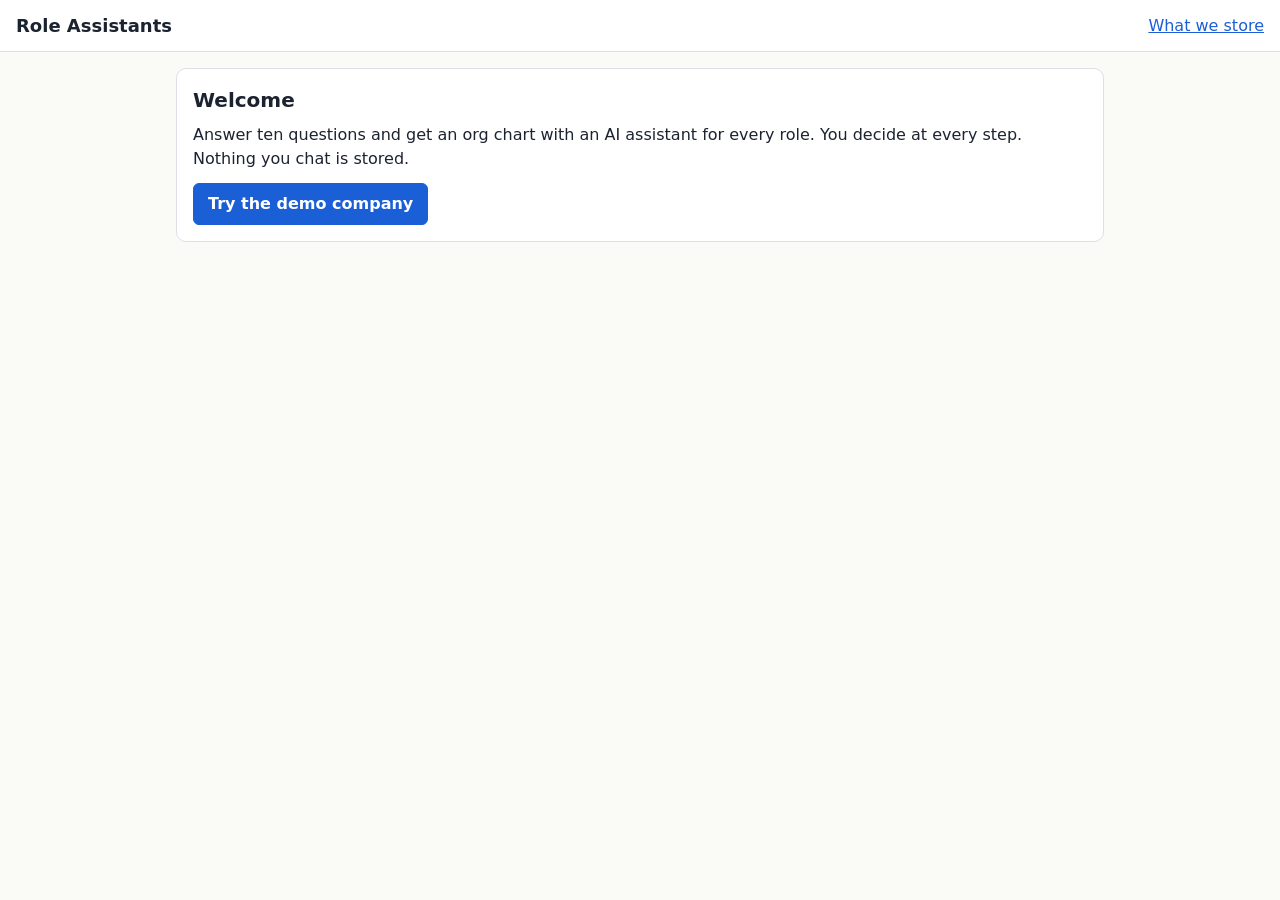
==== static/index.html @ 70c9c664 "Session 6: plain HTML/JS UI (owner flow, employee chat and workflow, /trust), locked shared connecti" ====
<!doctype html>
<html lang="en">
<head>
  <meta charset="utf-8">
  <meta name="viewport" content="width=device-width, initial-scale=1">
  <title>Role Assistants</title>
  <link rel="stylesheet" href="/static/styles.css">
</head>
<body>
  <header class="top">
    <h1>Role Assistants</h1>
    <a href="/trust">What we store</a>
  </header>
  <main id="app"></main>
  <script type="module" src="/static/app.js"></script>
</body>
</html>
---- static/styles.css ----
:root {
  --bg: #fafaf7; --panel: #ffffff; --ink: #1c2330; --muted: #5a6475; --line: #dcdfe6;
  --accent: #1b5fd6; --accent-ink: #ffffff; --ok: #1b7a43; --warn: #9a5b00; --bad: #b3261e;
  --ok-bg: #e4f4ea; --warn-bg: #fff1d6; --bad-bg: #fde6e4; --info-bg: #e8eefb;
}
@media (prefers-color-scheme: dark) {
  :root:not([data-theme="light"]) {
    --bg: #11151c; --panel: #1a2029; --ink: #e8ecf3; --muted: #98a2b3; --line: #2c3442;
    --accent: #6ea0ff; --accent-ink: #0b1220; --ok: #6bd18f; --warn: #f0b95a; --bad: #ff8d84;
    --ok-bg: #153423; --warn-bg: #3a2c10; --bad-bg: #3b1b19; --info-bg: #1b2a47;
  }
}
* { box-sizing: border-box; }
body { margin: 0; background: var(--bg); color: var(--ink); font: 16px/1.5 system-ui, sans-serif; }
header.top { display: flex; gap: 16px; align-items: center; padding: 12px 16px; border-bottom: 1px solid var(--line); background: var(--panel); }
header.top h1 { font-size: 18px; margin: 0; flex: 1; }
header.top a { color: var(--accent); }
main { max-width: 960px; margin: 0 auto; padding: 16px; }
section { background: var(--panel); border: 1px solid var(--line); border-radius: 10px; padding: 16px; margin-bottom: 16px; }
h2 { margin: 0 0 8px; font-size: 20px; }
h3 { margin: 12px 0 4px; font-size: 16px; }
p { margin: 8px 0; }
.muted { color: var(--muted); }
label { display: block; font-weight: 600; margin-top: 12px; }
input, select, textarea { width: 100%; font: inherit; color: inherit; background: var(--bg); border: 1px solid var(--line); border-radius: 6px; padding: 8px; min-height: 40px; }
textarea { min-height: 80px; }
button { font: inherit; border: 1px solid var(--line); background: var(--panel); color: var(--ink); border-radius: 6px; padding: 8px 14px; min-height: 40px; cursor: pointer; }
button.primary { background: var(--accent); color: var(--accent-ink); border-color: var(--accent); font-weight: 600; }
button[disabled] { opacity: .5; cursor: not-allowed; }
button:focus-visible, input:focus-visible, select:focus-visible, textarea:focus-visible, a:focus-visible { outline: 3px solid var(--accent); outline-offset: 2px; }
.row { display: flex; gap: 8px; flex-wrap: wrap; align-items: center; margin-top: 12px; }
.grid { display: grid; gap: 12px; grid-template-columns: repeat(auto-fill, minmax(280px, 1fr)); }
.card { border: 1px solid var(--line); border-radius: 8px; padding: 12px; background: var(--bg); }
.badge { display: inline-block; font-size: 13px; padding: 2px 8px; border-radius: 999px; font-weight: 600; }
.badge-ok { background: var(--ok-bg); color: var(--ok); }
.badge-warn { background: var(--warn-bg); color: var(--warn); }
.badge-bad { background: var(--bad-bg); color: var(--bad); }
.badge-info { background: var(--info-bg); color: var(--accent); }
.demo-note { background: var(--warn-bg); color: var(--warn); border-radius: 6px; padding: 6px 10px; font-weight: 600; }
.errors { background: var(--bad-bg); color: var(--bad); border-radius: 6px; padding: 8px 12px; }
.errors ul { margin: 4px 0 0; padding-left: 20px; }
.progress { color: var(--muted); font-style: italic; }
.chat-log { border: 1px solid var(--line); border-radius: 8px; min-height: 160px; max-height: 360px; overflow-y: auto; padding: 8px; background: var(--bg); }
.msg { white-space: pre-wrap; margin: 6px 0; padding: 8px 10px; border-radius: 8px; }
.msg.user { background: var(--info-bg); }
.msg.assistant { background: var(--panel); border: 1px solid var(--line); }
.steps { list-style: none; padding: 0; margin: 0; display: grid; gap: 12px; }
.step { border: 1px solid var(--line); border-radius: 8px; padding: 12px; background: var(--bg); }
.step.current { border-color: var(--accent); }
.step.waiting { opacity: .6; }
code, pre { font-family: ui-monospace, monospace; font-size: 14px; }
pre { background: var(--bg); border: 1px solid var(--line); border-radius: 6px; padding: 8px; overflow-x: auto; }
ul.plain { padding-left: 18px; margin: 4px 0; }
@media (max-width: 480px) { main { padding: 12px 16px; } header.top { flex-wrap: wrap; } }
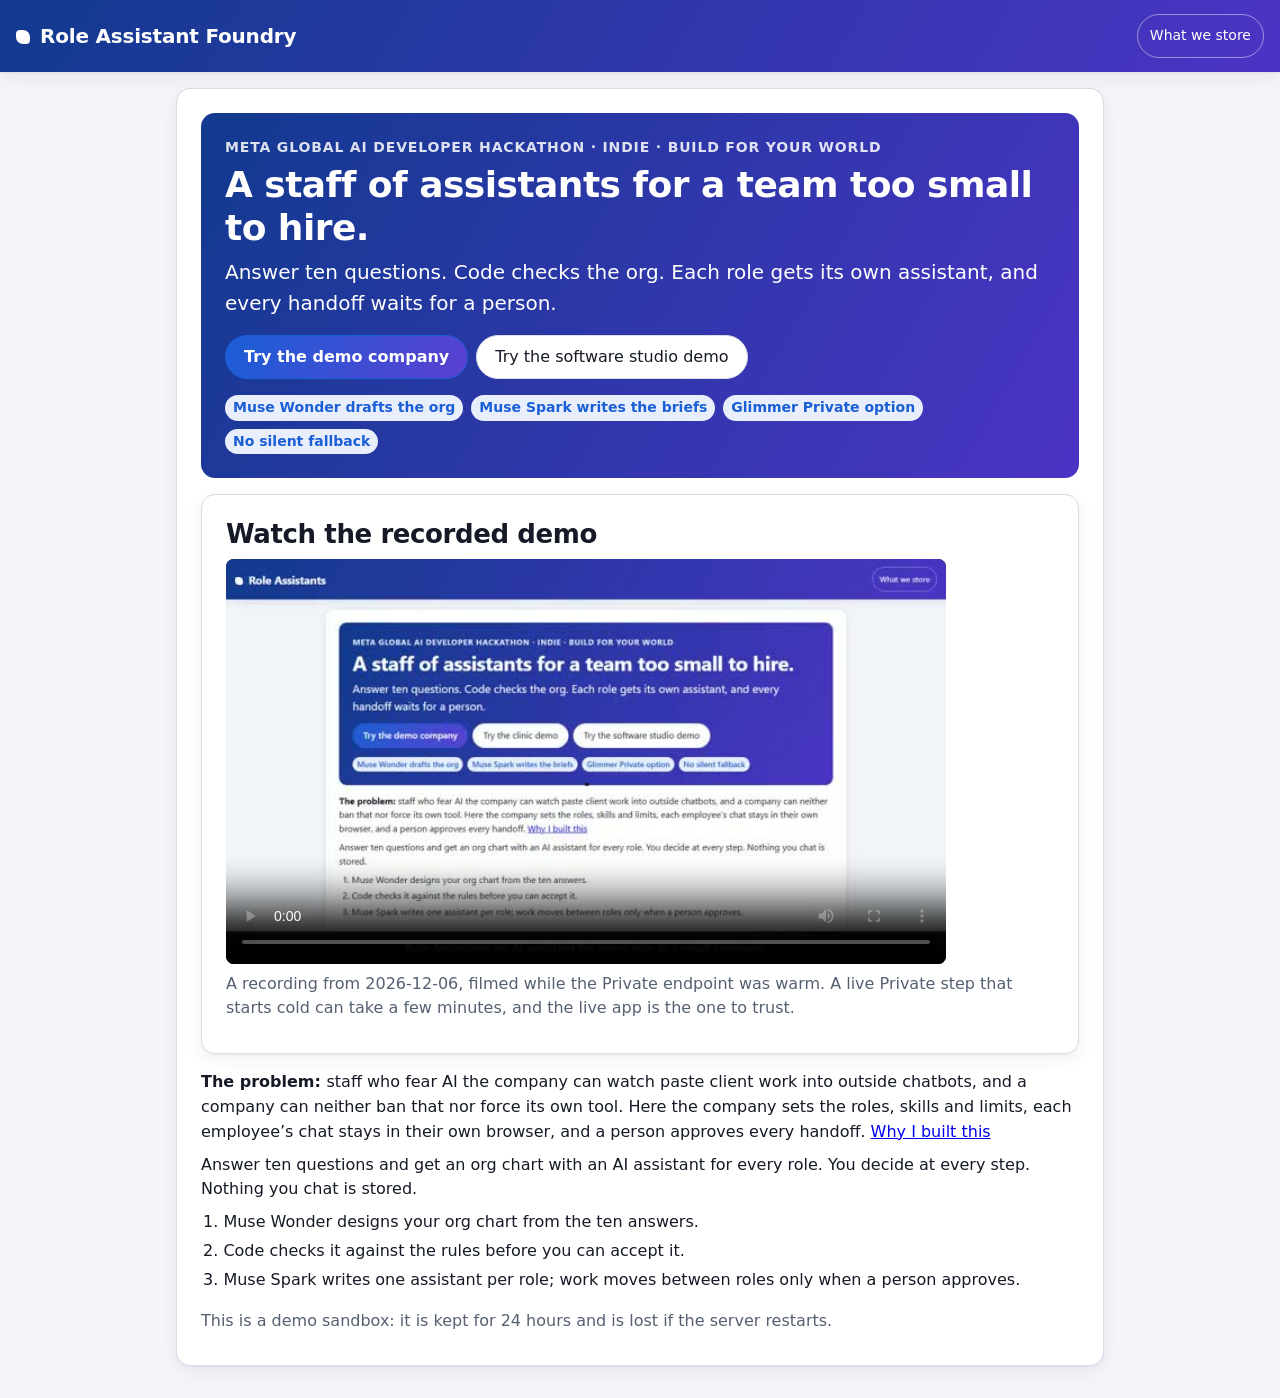
==== commit 0dd7f315: "Rename to Role Assistant Foundry (display only; service name and URL unchanged), take the clinic dem" ====
--- a/static/index.html
+++ b/static/index.html
@@ -3,12 +3,12 @@
 <head>
   <meta charset="utf-8">
   <meta name="viewport" content="width=device-width, initial-scale=1">
-  <title>Role Assistants</title>
+  <title>Role Assistant Foundry</title>
   <link rel="stylesheet" href="/static/styles.css">
 </head>
 <body>
   <header class="top">
-    <h1>Role Assistants</h1>
+    <h1>Role Assistant Foundry</h1>
     <a href="/trust">What we store</a>
   </header>
   <main id="app"></main>
--- a/static/styles.css
+++ b/static/styles.css
@@ -1,42 +1,66 @@
 :root {
-  --bg: #fafaf7; --panel: #ffffff; --ink: #1c2330; --muted: #5a6475; --line: #dcdfe6;
-  --accent: #1b5fd6; --accent-ink: #ffffff; --ok: #1b7a43; --warn: #9a5b00; --bad: #b3261e;
+  --bg: #f4f5f9; --panel: #ffffff; --ink: #151a26; --muted: #556072; --line: #d9dde8;
+  --accent: #1b5fd6; --accent-2: #5b3fd1; --accent-ink: #ffffff; --ok: #1b7a43; --warn: #8f5400; --bad: #b3261e;
   --ok-bg: #e4f4ea; --warn-bg: #fff1d6; --bad-bg: #fde6e4; --info-bg: #e8eefb;
+  --hero: linear-gradient(120deg, #123a8f 0%, #4b34c4 100%); --hero-ink: #ffffff;
+  --shadow: 0 1px 2px rgba(20, 30, 60, .06), 0 6px 18px rgba(20, 30, 60, .06);
+  --radius: 14px; --radius-sm: 8px;
+  --step--1: 14px; --step-0: 16px; --step-1: 20px; --step-2: 26px;
+  --space-1: 8px; --space-2: 16px; --space-3: 24px;
 }
 @media (prefers-color-scheme: dark) {
   :root:not([data-theme="light"]) {
-    --bg: #11151c; --panel: #1a2029; --ink: #e8ecf3; --muted: #98a2b3; --line: #2c3442;
+    --bg: #0d1017; --panel: #171c26; --ink: #e8ecf3; --muted: #9aa5b8; --line: #2a3140;
+    --accent-2: #a594ff; --hero: linear-gradient(120deg, #0f2a66 0%, #34238f 100%);
+    --shadow: 0 1px 2px rgba(0, 0, 0, .4), 0 6px 18px rgba(0, 0, 0, .35);
     --accent: #6ea0ff; --accent-ink: #0b1220; --ok: #6bd18f; --warn: #f0b95a; --bad: #ff8d84;
     --ok-bg: #153423; --warn-bg: #3a2c10; --bad-bg: #3b1b19; --info-bg: #1b2a47;
   }
 }
 * { box-sizing: border-box; }
-body { margin: 0; background: var(--bg); color: var(--ink); font: 16px/1.5 system-ui, sans-serif; }
-header.top { display: flex; gap: 16px; align-items: center; padding: 12px 16px; border-bottom: 1px solid var(--line); background: var(--panel); }
-header.top h1 { font-size: 18px; margin: 0; flex: 1; }
-header.top a { color: var(--accent); }
+body { margin: 0; background: var(--bg); color: var(--ink); font: var(--step-0)/1.55 system-ui, -apple-system, 'Segoe UI', Roboto, sans-serif; }
+header.top { display: flex; gap: var(--space-2); align-items: center; padding: 14px var(--space-2); background: var(--hero); color: var(--hero-ink); box-shadow: var(--shadow); }
+header.top h1 { font-size: var(--step-1); margin: 0; flex: 1; letter-spacing: -.01em; }
+header.top h1::before { content: ""; display: inline-block; width: 14px; height: 14px; margin-right: 10px; border-radius: 4px 50% 4px 50%; background: #ffffff; vertical-align: -1px; }
+header.top a { display: inline-flex; align-items: center; min-height: 44px; box-sizing: border-box; color: var(--hero-ink); padding: 10px 12px; border: 1px solid rgba(255, 255, 255, .45); border-radius: 999px; text-decoration: none; font-size: var(--step--1); }
+header.top a:hover { background: rgba(255, 255, 255, .16); }
+header.top a:focus-visible { outline-color: #ffffff; }
 main { max-width: 960px; margin: 0 auto; padding: 16px; }
-section { background: var(--panel); border: 1px solid var(--line); border-radius: 10px; padding: 16px; margin-bottom: 16px; }
-h2 { margin: 0 0 8px; font-size: 20px; }
-h3 { margin: 12px 0 4px; font-size: 16px; }
+section, details.section { background: var(--panel); border: 1px solid var(--line); border-radius: var(--radius); padding: var(--space-3); margin-bottom: var(--space-2); box-shadow: var(--shadow); }
+details.section > summary { cursor: pointer; min-height: 44px; }
+details.section > summary h2 { display: inline; }
+li.task { display: flex; gap: 10px; align-items: flex-start; list-style: none; margin: 6px 0; }
+li.task input { width: 24px; min-height: 24px; height: 24px; flex: none; margin-top: 2px; }
+li.task label { font-weight: 400; margin-top: 0; }
+h2 { margin: 0 0 var(--space-1); font-size: var(--step-2); letter-spacing: -.015em; line-height: 1.2; }
+h3 { margin: 12px 0 4px; font-size: var(--step-0); text-transform: uppercase; letter-spacing: .04em; color: var(--muted); }
 p { margin: 8px 0; }
 .muted { color: var(--muted); }
 label { display: block; font-weight: 600; margin-top: 12px; }
-input, select, textarea { width: 100%; font: inherit; color: inherit; background: var(--bg); border: 1px solid var(--line); border-radius: 6px; padding: 8px; min-height: 40px; }
+.inline-label { margin: 0; font-weight: 400; }
+input, select, textarea { width: 100%; font: inherit; color: inherit; background: var(--bg); border: 1px solid var(--line); border-radius: var(--radius-sm); padding: 8px 12px; min-height: 44px; }
 textarea { min-height: 80px; }
-button { font: inherit; border: 1px solid var(--line); background: var(--panel); color: var(--ink); border-radius: 6px; padding: 8px 14px; min-height: 40px; cursor: pointer; }
-button.primary { background: var(--accent); color: var(--accent-ink); border-color: var(--accent); font-weight: 600; }
-button[disabled] { opacity: .5; cursor: not-allowed; }
+button { font: inherit; border: 1px solid var(--line); background: var(--panel); color: var(--ink); border-radius: 999px; padding: 8px 18px; min-height: 44px; cursor: pointer; transition: background .15s, transform .1s, box-shadow .15s; }
+a.button { display: inline-flex; align-items: center; box-sizing: border-box; font: inherit; border: 1px solid var(--line); background: var(--panel); color: var(--ink); border-radius: 999px; padding: 8px 18px; min-height: 44px; text-decoration: none; }
+button:hover:not([disabled]), a.button:hover { border-color: var(--accent); }
+button:active:not([disabled]) { transform: translateY(1px); }
+button.primary { background: linear-gradient(120deg, var(--accent), var(--accent-2)); color: var(--accent-ink); border-color: var(--accent); font-weight: 600; }
+button[disabled] { opacity: .6; cursor: not-allowed; }
 button:focus-visible, input:focus-visible, select:focus-visible, textarea:focus-visible, a:focus-visible { outline: 3px solid var(--accent); outline-offset: 2px; }
 .row { display: flex; gap: 8px; flex-wrap: wrap; align-items: center; margin-top: 12px; }
 .grid { display: grid; gap: 12px; grid-template-columns: repeat(auto-fill, minmax(280px, 1fr)); }
-.card { border: 1px solid var(--line); border-radius: 8px; padding: 12px; background: var(--bg); }
-.badge { display: inline-block; font-size: 13px; padding: 2px 8px; border-radius: 999px; font-weight: 600; }
+.card { border: 1px solid var(--line); border-radius: var(--radius-sm); padding: 14px; background: var(--bg); transition: box-shadow .15s; }
+.card:hover { box-shadow: var(--shadow); }
+img.photo { display: block; max-width: 100%; max-height: 240px; margin: 8px 0; border: 1px solid #ccc; }
+.badge { display: inline-block; font-size: 14px; padding: 2px 8px; border-radius: 999px; font-weight: 600; }
 .badge-ok { background: var(--ok-bg); color: var(--ok); }
 .badge-warn { background: var(--warn-bg); color: var(--warn); }
 .badge-bad { background: var(--bad-bg); color: var(--bad); }
 .badge-info { background: var(--info-bg); color: var(--accent); }
-.demo-note { background: var(--warn-bg); color: var(--warn); border-radius: 6px; padding: 6px 10px; font-weight: 600; }
+.demo-note { background: var(--warn-bg); color: var(--warn); border-radius: var(--radius-sm); padding: 6px 10px; font-weight: 600; }
+input[aria-invalid="true"], select[aria-invalid="true"], textarea[aria-invalid="true"] { border: 2px solid var(--bad); }
+.block-banner { background: var(--bad-bg); color: var(--bad); border: 2px solid var(--bad); border-radius: var(--radius-sm); padding: 10px 14px; margin: 8px 0; }
+.block-banner p { margin: 4px 0 0; }
 .errors { background: var(--bad-bg); color: var(--bad); border-radius: 6px; padding: 8px 12px; }
 .errors ul { margin: 4px 0 0; padding-left: 20px; }
 .progress { color: var(--muted); font-style: italic; }
@@ -46,9 +70,33 @@
 .msg.assistant { background: var(--panel); border: 1px solid var(--line); }
 .steps { list-style: none; padding: 0; margin: 0; display: grid; gap: 12px; }
 .step { border: 1px solid var(--line); border-radius: 8px; padding: 12px; background: var(--bg); }
-.step.current { border-color: var(--accent); }
+.step.current { border-color: var(--accent); border-left-width: 5px; box-shadow: var(--shadow); }
 .step.waiting { opacity: .6; }
 code, pre { font-family: ui-monospace, monospace; font-size: 14px; }
 pre { background: var(--bg); border: 1px solid var(--line); border-radius: 6px; padding: 8px; overflow-x: auto; }
 ul.plain { padding-left: 18px; margin: 4px 0; }
+p.long { white-space: pre-wrap; margin: 2px 0 8px; }
+@media (prefers-reduced-motion: reduce) { * { transition: none !important; } }
 @media (max-width: 480px) { main { padding: 12px 16px; } header.top { flex-wrap: wrap; } }
+ol.how { margin: 0 0 var(--space-2); padding-left: 1.4em; }
+ol.how li { margin: 4px 0; }
+/* The survey and the chart are long on a phone: their one next step stays in reach. */
+.wait-art { margin: 12px 0; }
+.wait-art img { display: block; width: 240px; max-width: 100%; height: auto; border-radius: var(--radius-sm); }
+.sticky-actions { position: sticky; bottom: 0; background: var(--panel); padding: 8px 0; }
+
+/* A drafted email: wrap long lines so a phone never scrolls sideways. */
+pre.reminder { white-space: pre-wrap; overflow-wrap: anywhere; }
+
+/* Landing hero and the survey meter: one promise line, then the proof. */
+.hero { background: var(--hero); color: var(--hero-ink); border-radius: var(--radius); padding: var(--space-3); margin: 0 0 var(--space-2); }
+.hero h2 { font-size: clamp(26px, 6vw, 36px); margin: 4px 0 8px; color: inherit; }
+.eyebrow { margin: 0; font-size: var(--step--1); font-weight: 700; letter-spacing: .06em; text-transform: uppercase; opacity: .85; }
+.lede { font-size: var(--step-1); margin: 0 0 var(--space-2); }
+.trust-row { display: flex; flex-wrap: wrap; gap: 8px; list-style: none; padding: 0; margin: 0; }
+.meter { margin: 0 0 var(--space-2); }
+.meter span { font-weight: 600; }
+.bar { height: 10px; margin-top: 6px; border-radius: 999px; background: var(--line); overflow: hidden; }
+.bar i { display: block; height: 100%; background: linear-gradient(120deg, var(--accent), var(--accent-2)); transition: width .2s; }
+.hero .trust-row { margin-top: var(--space-2); }
+.recording video { display: block; width: 100%; max-width: 720px; aspect-ratio: 16 / 9; background: #000; border-radius: var(--radius-sm); }
